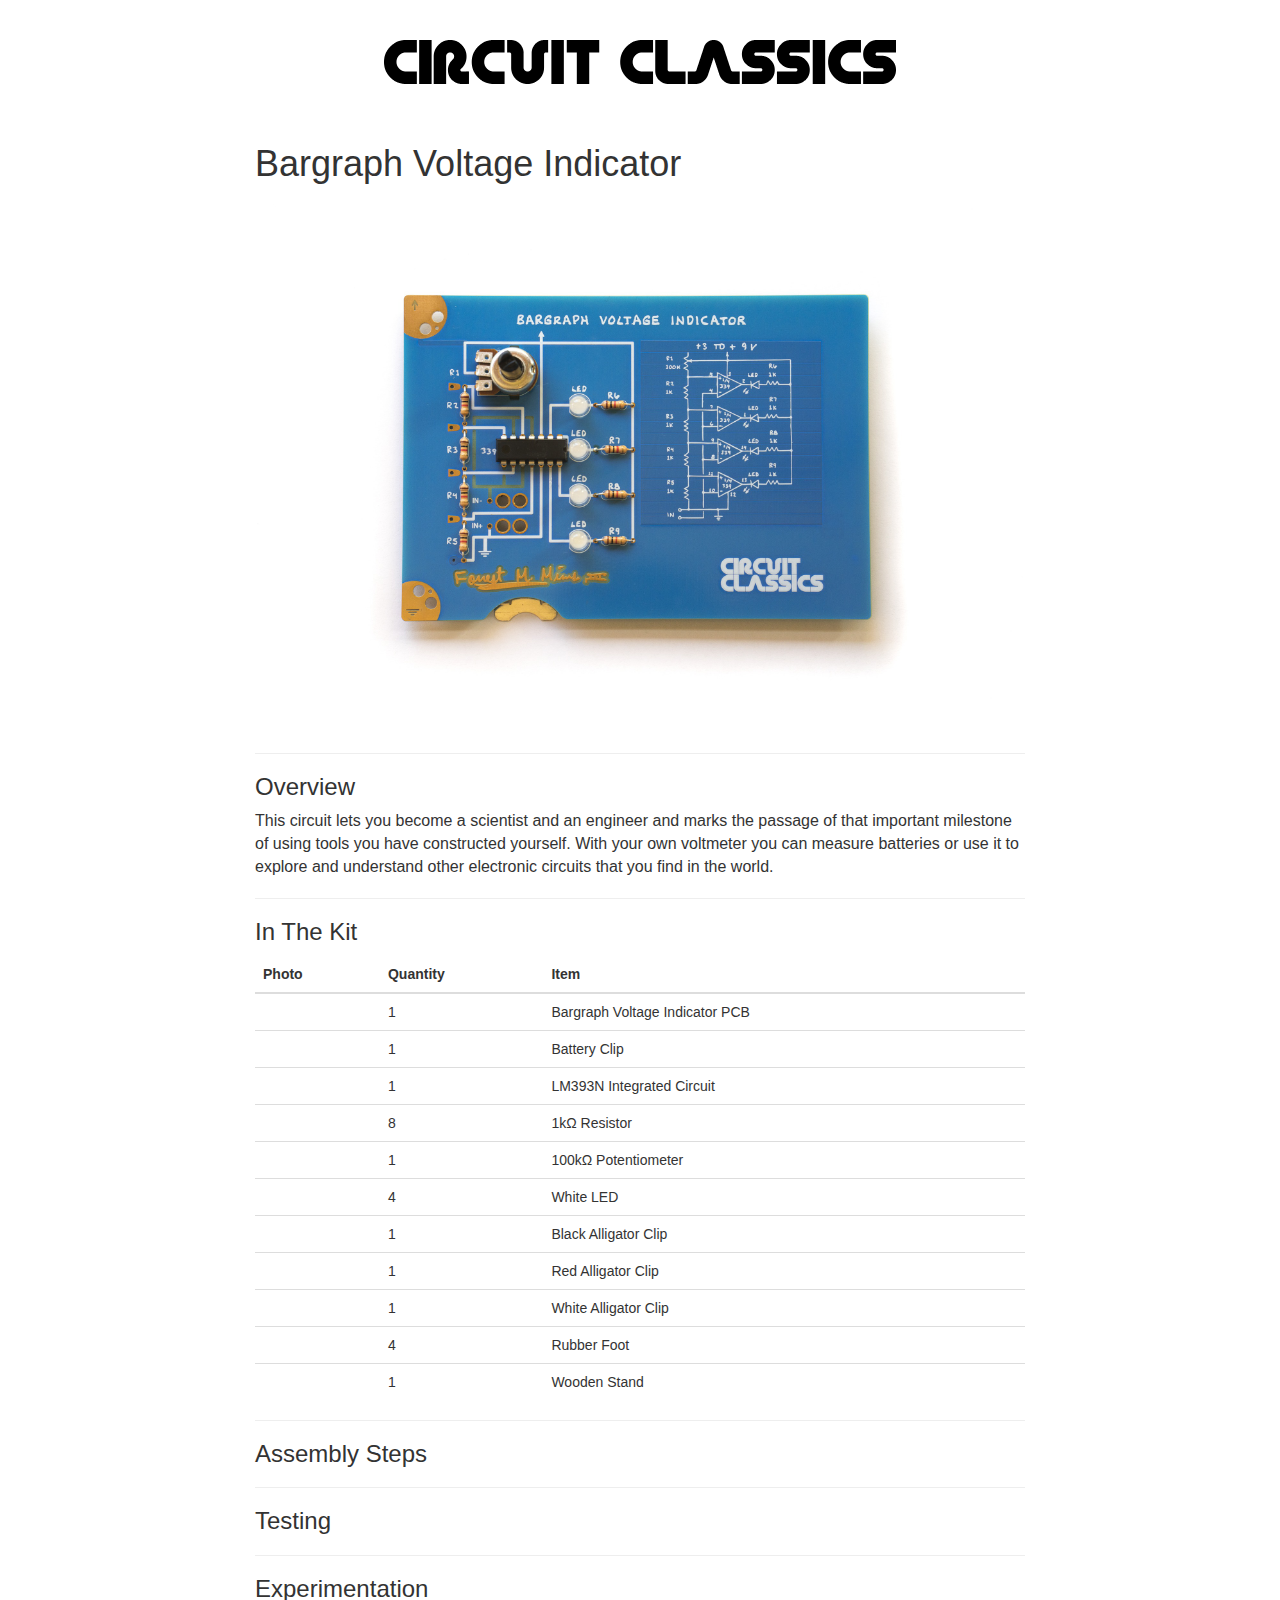
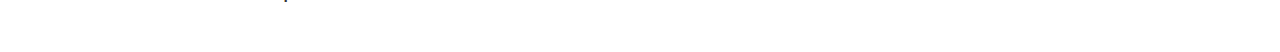
==== bargraph-voltage-indicator.html @ 9459004d "Proper photos on kit pages, add logo, add index content" ====
<!DOCTYPE html>
<html lang="en">
<head>
  <meta charset="utf-8">
  <meta http-equiv="X-UA-Compatible" content="IE=edge">
  <meta name="viewport" content="width=device-width, initial-scale=1">
  <title>Bargraph Voltage Indicator - Circuit Classics</title>
  <link rel="stylesheet" href="https://maxcdn.bootstrapcdn.com/bootstrap/3.3.7/css/bootstrap.min.css" integrity="sha384-BVYiiSIFeK1dGmJRAkycuHAHRg32OmUcww7on3RYdg4Va+PmSTsz/K68vbdEjh4u" crossorigin="anonymous">
  <link rel="stylesheet" href="static/style.css">
</head>
<body>
  <header class="header">
    <div class="container">
      <a class="logo-small" href="/">
        <img class="img-logo" src="static/circuit-classics-horizontal.svg" alt="Circuit Classics">
      </a>
    </div>
  </header>

  <section class="section-kit">
    <div class="container">
      <div class="row">
        <div class="col-md-12">
          <h1>Bargraph Voltage Indicator</h1>
          <img src="static/bargraph-voltage-indicator.jpg" alt="">

          <hr>

          <h3>Overview</h3>
          <p>This circuit lets you become a scientist and an engineer and marks the passage of that important milestone of using tools you have constructed yourself. With your own voltmeter you can measure batteries or use it to explore and understand other electronic circuits that you find in the world.</p>

          <hr>

          <h3>In The Kit</h3>
          <table summary="Kit Contents" class="table table-kit-contents">
            <thead>
              <tr>
                <th>Photo</th>
                <th>Quantity</th>
                <th>Item</th>
              </tr>
            </thead>
            <tbody>
              <tr>
                <td></td>
                <td>1</td>
                <td>Bargraph Voltage Indicator PCB</td>
              </tr>
              <tr>
                <td></td>
                <td>1</td>
                <td>Battery Clip</td>
              </tr>
              <tr>
                <td></td>
                <td>1</td>
                <td>LM393N Integrated Circuit</td>
              </tr>
              <tr>
                <td></td>
                <td>8</td>
                <td>1k&#937; Resistor</td>
              </tr>
              <tr>
                <td></td>
                <td>1</td>
                <td>100k&#937; Potentiometer</td>
              </tr>
              <tr>
                <td></td>
                <td>4</td>
                <td>White LED</td>
              </tr>
              <tr>
                <td></td>
                <td>1</td>
                <td>Black Alligator Clip</td>
              </tr>
              <tr>
                <td></td>
                <td>1</td>
                <td>Red Alligator Clip</td>
              </tr>
              <tr>
                <td></td>
                <td>1</td>
                <td>White Alligator Clip</td>
              </tr>
              <tr>
                <td></td>
                <td>4</td>
                <td>Rubber Foot</td>
              </tr>
              <tr>
                <td></td>
                <td>1</td>
                <td>Wooden Stand</td>
              </tr>
            </tbody>
          </table>

          <hr>

          <h3>Assembly Steps</h3>

          <hr>

          <h3>Testing</h3>

          <hr>

          <h3>Experimentation</h3>

        </div>
      </div>
    </div>
  </section>
</body>
</html>
---- static/style.css ----
p {
    font-size: 16px;
}

img {
    max-width: 100%;
}
section {
    margin-bottom: 40px;
}

.container {
    max-width: 800px;
}

.img-logo {
    display: block;
    margin: 40px auto;
}

.col-board-thumb {
    text-align: center;
}
.col-board-thumb img {
    display: block;
    margin: 0 auto;
}
.col-board-thumb span {
    font-size: 16px;
}

.img-bio {
    display: block;
    max-width: 400px;
    margin: 20px auto;
}

.section-home {
}
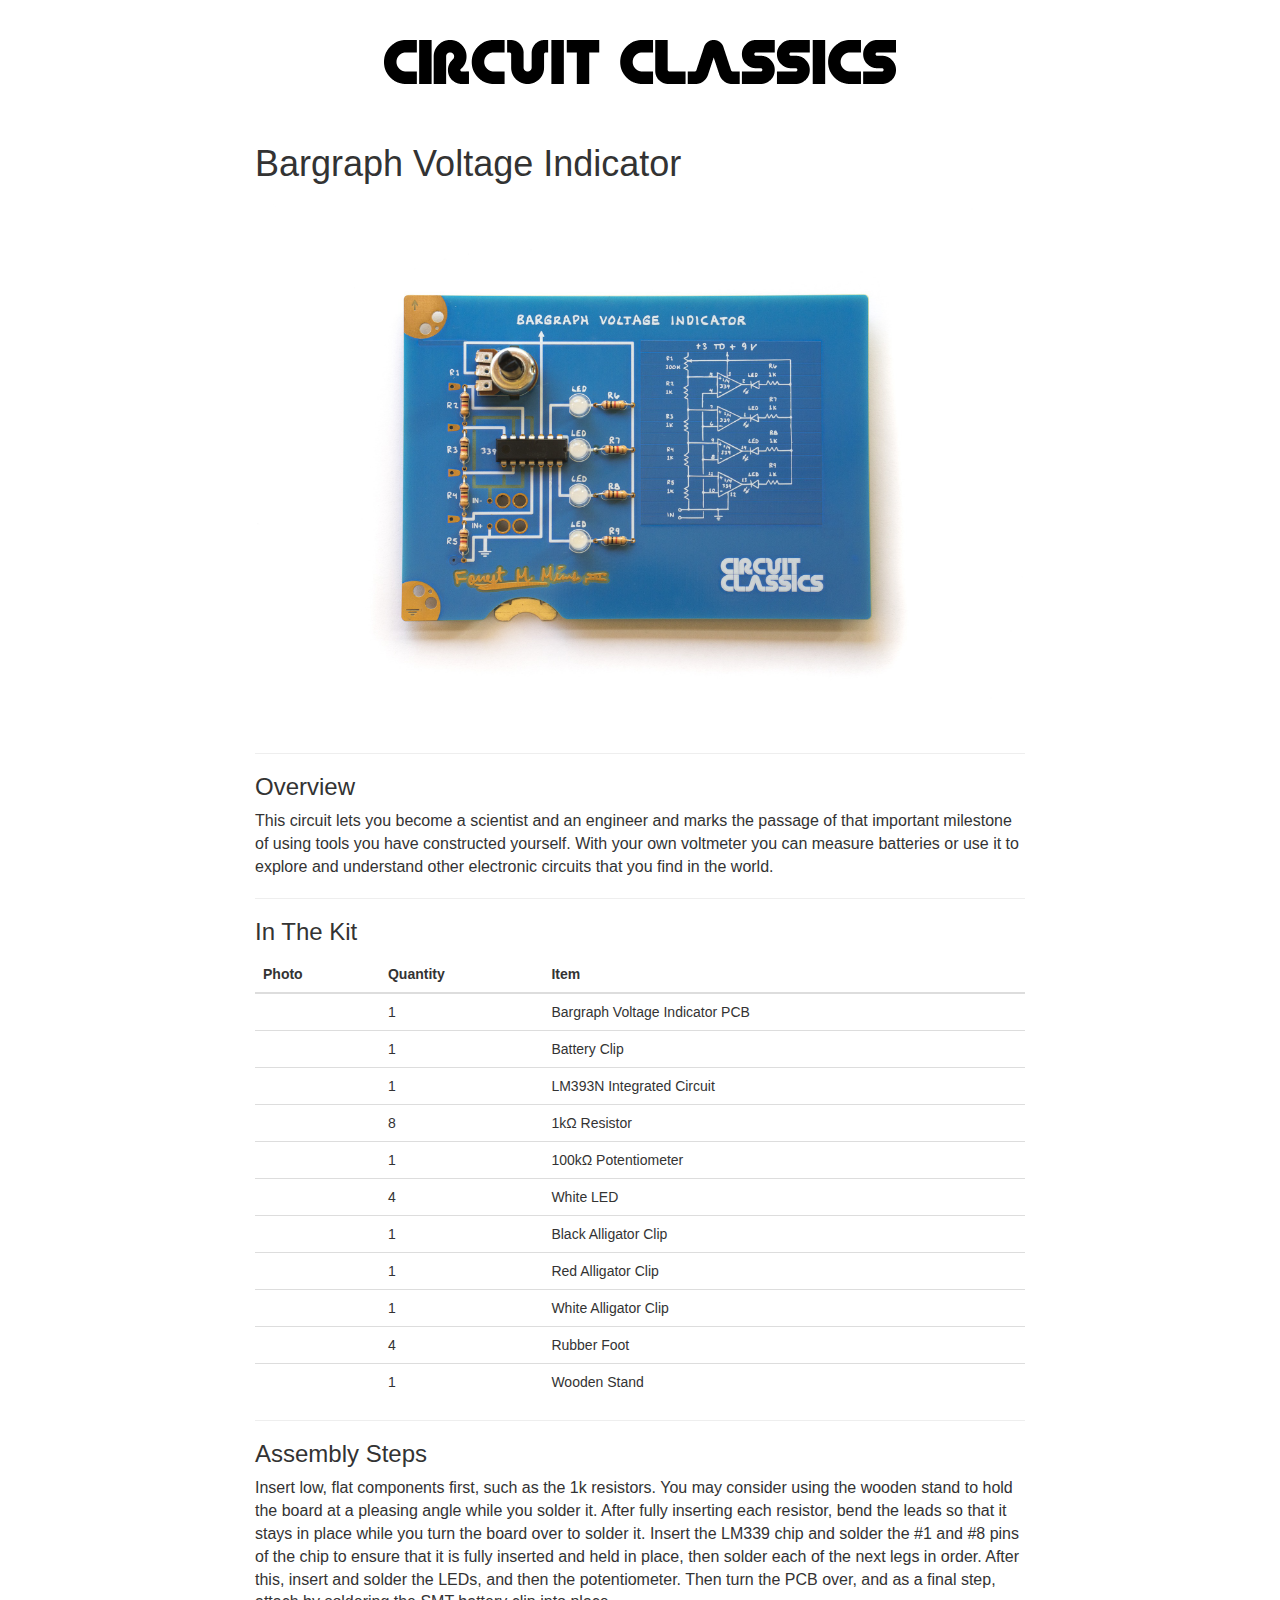
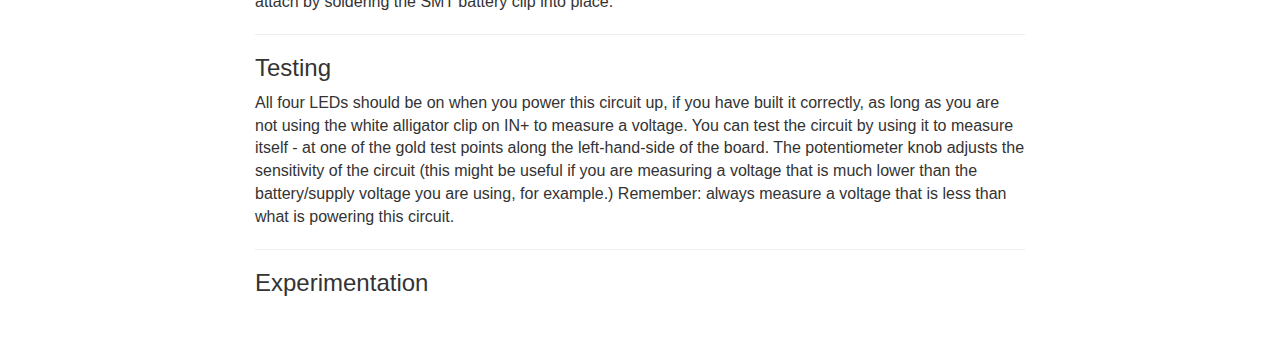
==== commit 267d4006: "added assembly and testing descriptions to each of the 3 project pages" ====
--- a/bargraph-voltage-indicator.html
+++ b/bargraph-voltage-indicator.html
@@ -103,9 +103,13 @@
 
           <h3>Assembly Steps</h3>
 
+          <p>Insert low, flat components first, such as the 1k resistors. You may consider using the wooden stand to hold the board at a pleasing angle while you solder it. After fully inserting each resistor, bend the leads so that it stays in place while you turn the board over to solder it. Insert the LM339 chip and solder the #1 and #8 pins of the chip to ensure that it is fully inserted and held in place, then solder each of the next legs in order. After this, insert and solder the LEDs, and then the potentiometer. Then turn the PCB over, and as a final step, attach by soldering the SMT battery clip into place.</p>
+
           <hr>
 
           <h3>Testing</h3>
+
+          <p>All four LEDs should be on when you power this circuit up, if you have built it correctly, as long as you are not using the white alligator clip on IN+ to measure a voltage. You can test the circuit by using it to measure itself - at one of the gold test points along the left-hand-side of the board. The potentiometer knob adjusts the sensitivity of the circuit (this might be useful if you are measuring a voltage that is much lower than the battery/supply voltage you are using, for example.) Remember: always measure a voltage that is less than what is powering this circuit.</p>
 
           <hr>
 
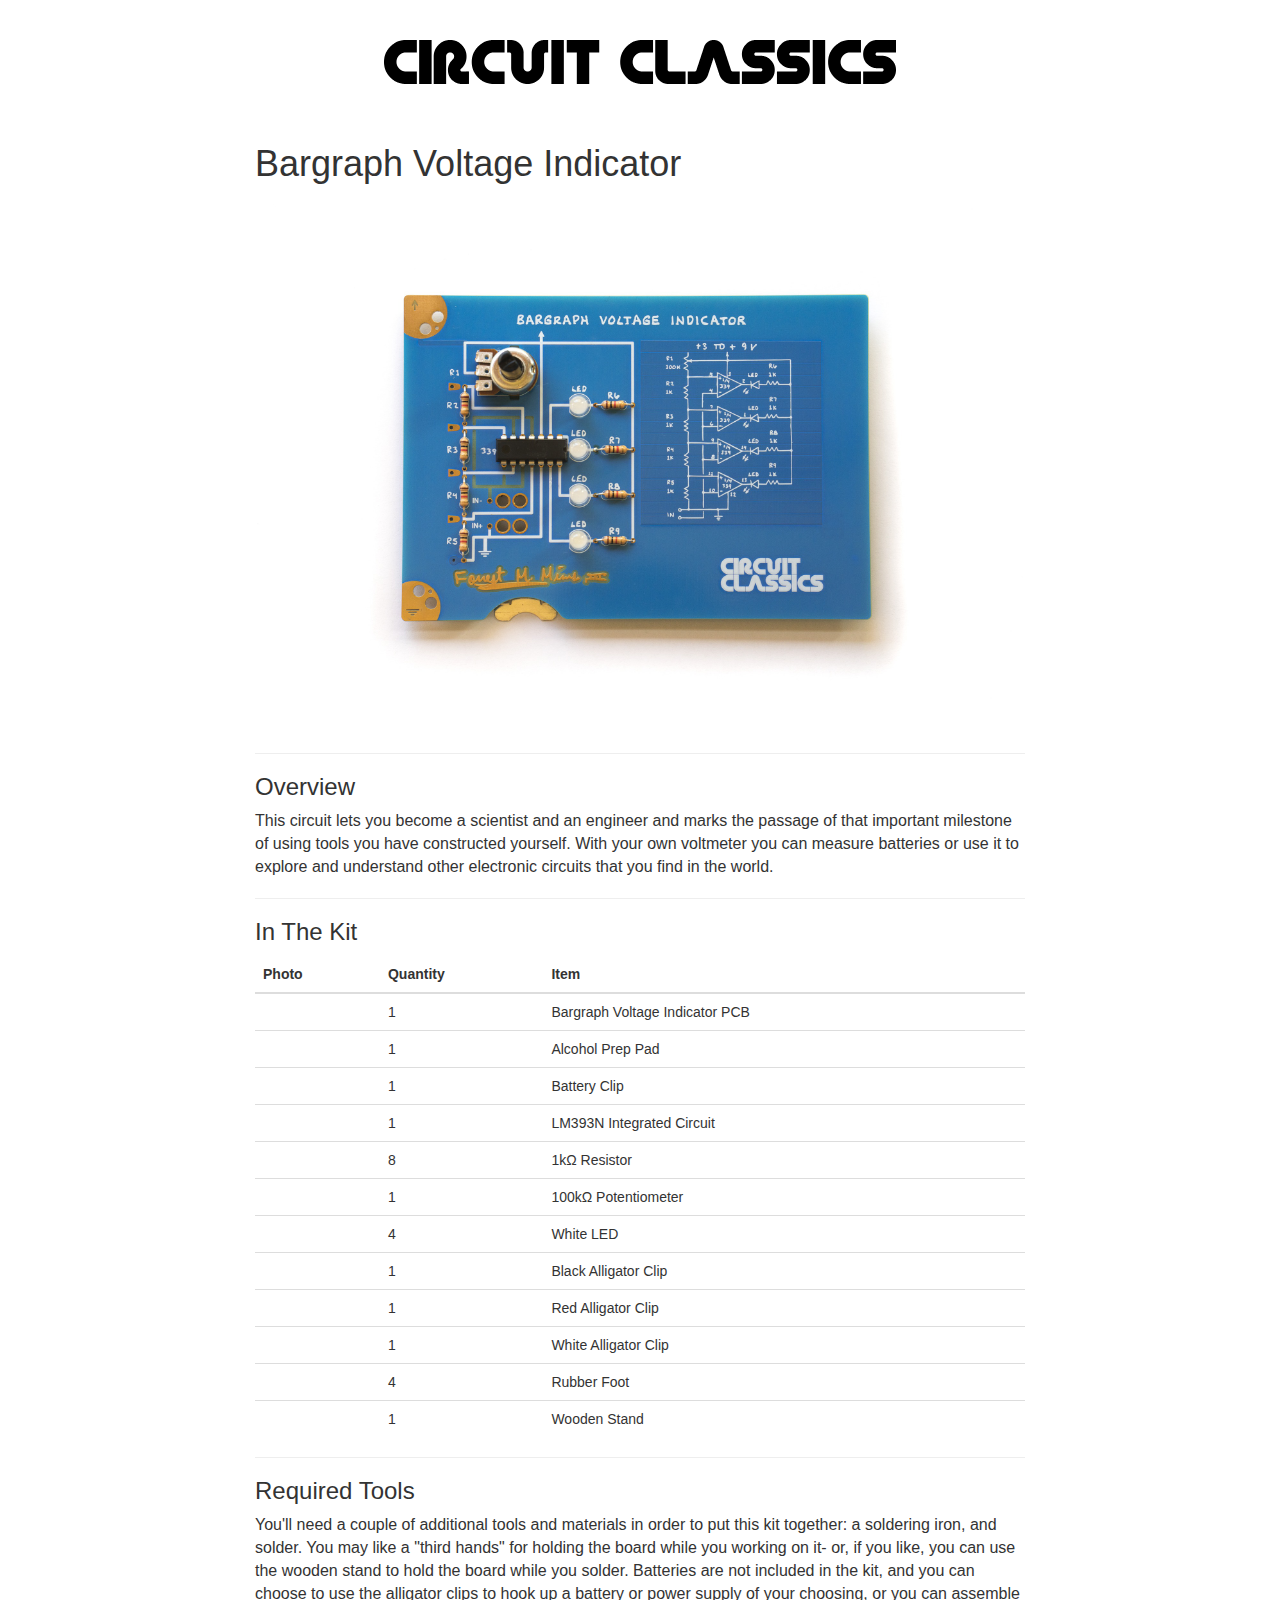
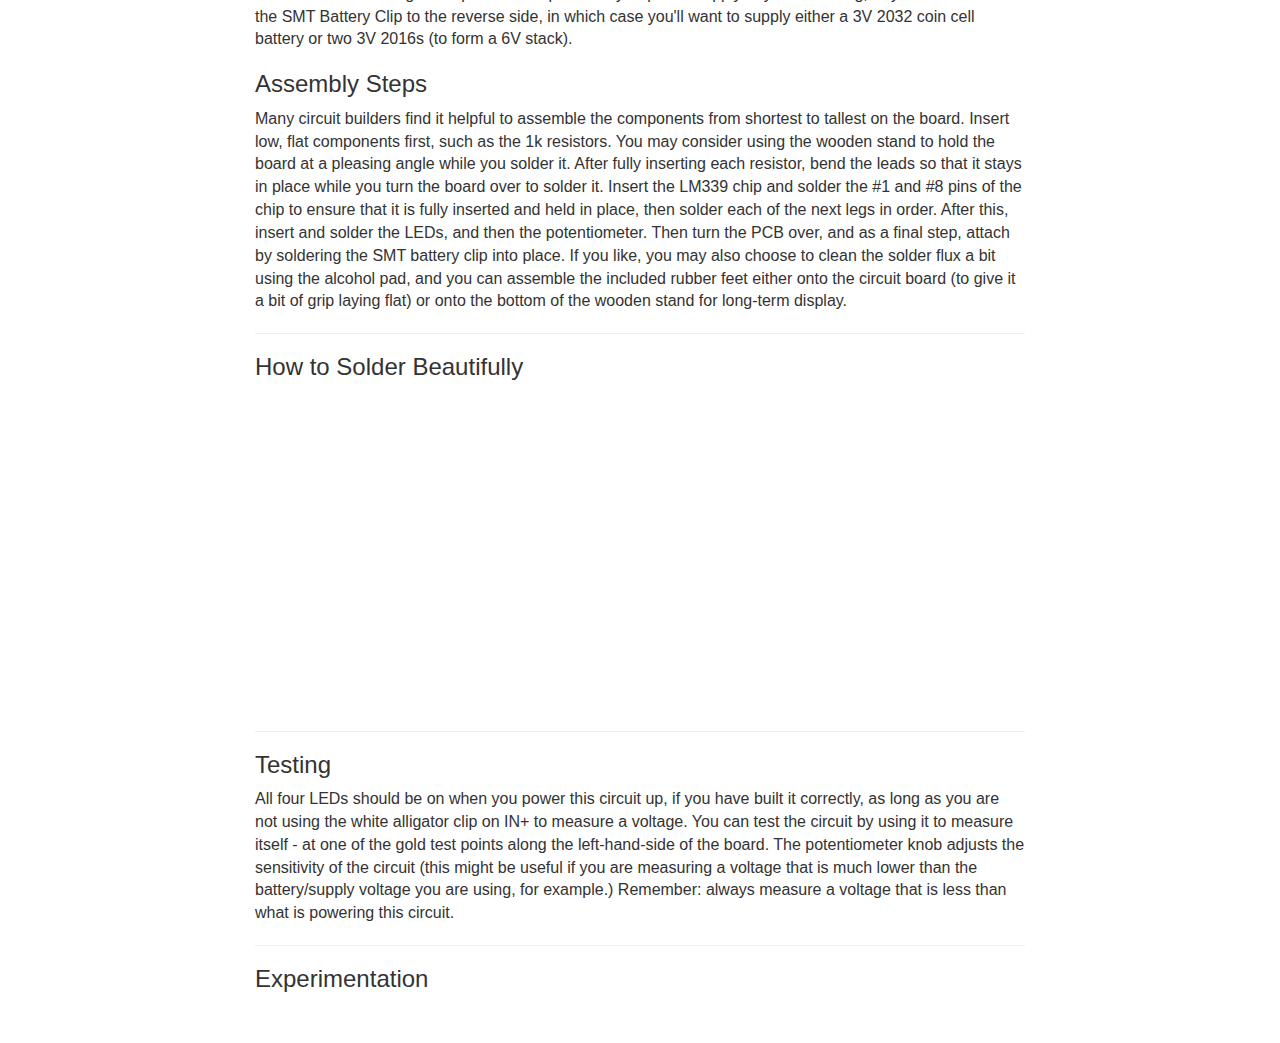
==== commit a6938424: "updating documentation with required tools and instructions about batteries and finishing steps." ====
--- a/bargraph-voltage-indicator.html
+++ b/bargraph-voltage-indicator.html
@@ -45,6 +45,11 @@
                 <td></td>
                 <td>1</td>
                 <td>Bargraph Voltage Indicator PCB</td>
+              </tr>
+              <tr>
+                <td></td>
+                <td>1</td>
+                <td>Alcohol Prep Pad</td>
               </tr>
               <tr>
                 <td></td>
@@ -100,10 +105,21 @@
           </table>
 
           <hr>
+          <h3>Required Tools</h3>
+
+          <p>You'll need a couple of additional tools and materials in order to put this kit together: a soldering iron, and solder. You may like a "third hands" for holding the board while you working on it- or, if you like, you can use the wooden stand to hold the board while you solder. Batteries are not included in the kit, and you can choose to use the alligator clips to hook up a battery or power supply of your choosing, or you can assemble the SMT Battery Clip to the reverse side, in which case you'll want to supply either a 3V 2032 coin cell battery or two 3V 2016s (to form a 6V stack).
+
+          </p>
 
           <h3>Assembly Steps</h3>
 
-          <p>Insert low, flat components first, such as the 1k resistors. You may consider using the wooden stand to hold the board at a pleasing angle while you solder it. After fully inserting each resistor, bend the leads so that it stays in place while you turn the board over to solder it. Insert the LM339 chip and solder the #1 and #8 pins of the chip to ensure that it is fully inserted and held in place, then solder each of the next legs in order. After this, insert and solder the LEDs, and then the potentiometer. Then turn the PCB over, and as a final step, attach by soldering the SMT battery clip into place.</p>
+          <p>Many circuit builders find it helpful to assemble the components from shortest to tallest on the board. Insert low, flat components first, such as the 1k resistors. You may consider using the wooden stand to hold the board at a pleasing angle while you solder it. After fully inserting each resistor, bend the leads so that it stays in place while you turn the board over to solder it. Insert the LM339 chip and solder the #1 and #8 pins of the chip to ensure that it is fully inserted and held in place, then solder each of the next legs in order. After this, insert and solder the LEDs, and then the potentiometer. Then turn the PCB over, and as a final step, attach by soldering the SMT battery clip into place. If you like, you may also choose to clean the solder flux a bit using the alcohol pad, and you can assemble the included rubber feet either onto the circuit board (to give it a bit of grip laying flat) or onto the bottom of the wooden stand for long-term display.</p>
+
+          <hr>
+
+          <h3>How to Solder Beautifully</h3>
+
+<iframe width="560" height="315" src="https://www.youtube.com/embed/KXBbiXaq1ec" frameborder="0" allowfullscreen></iframe>
 
           <hr>
 
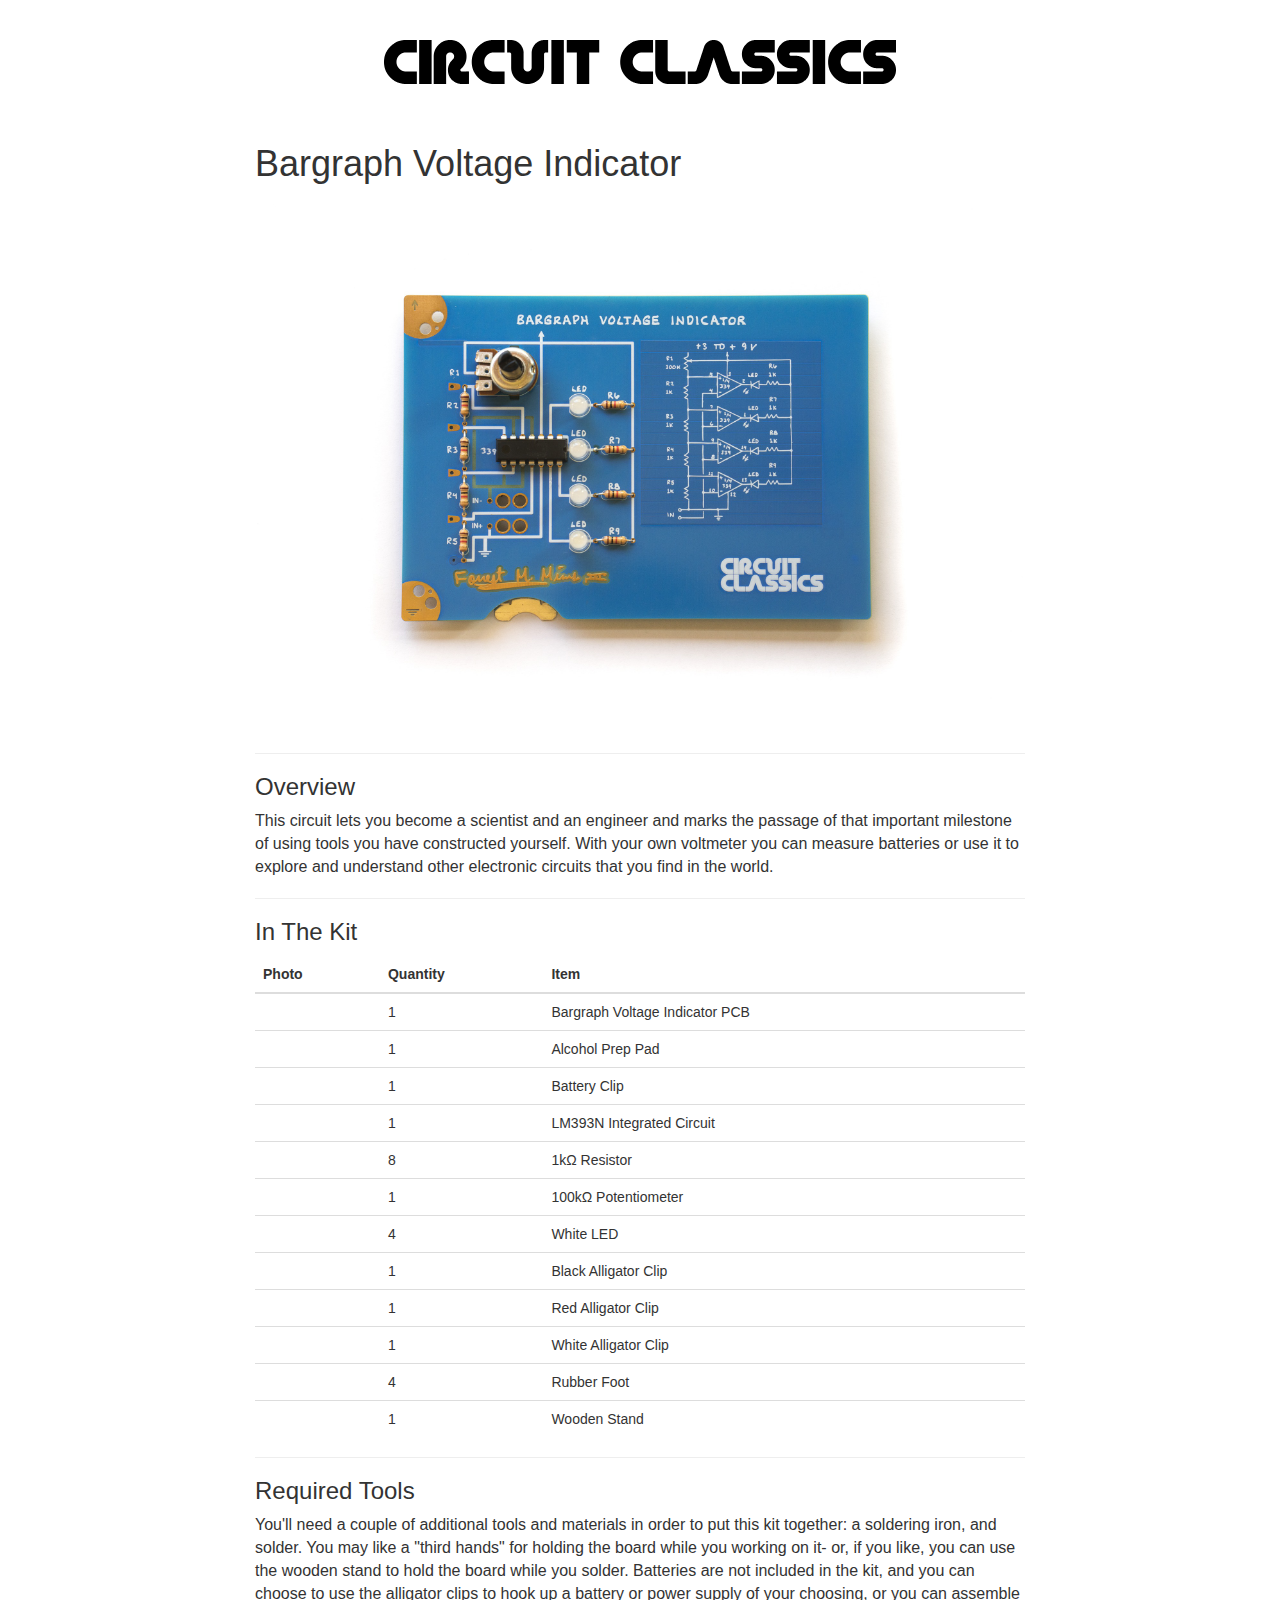
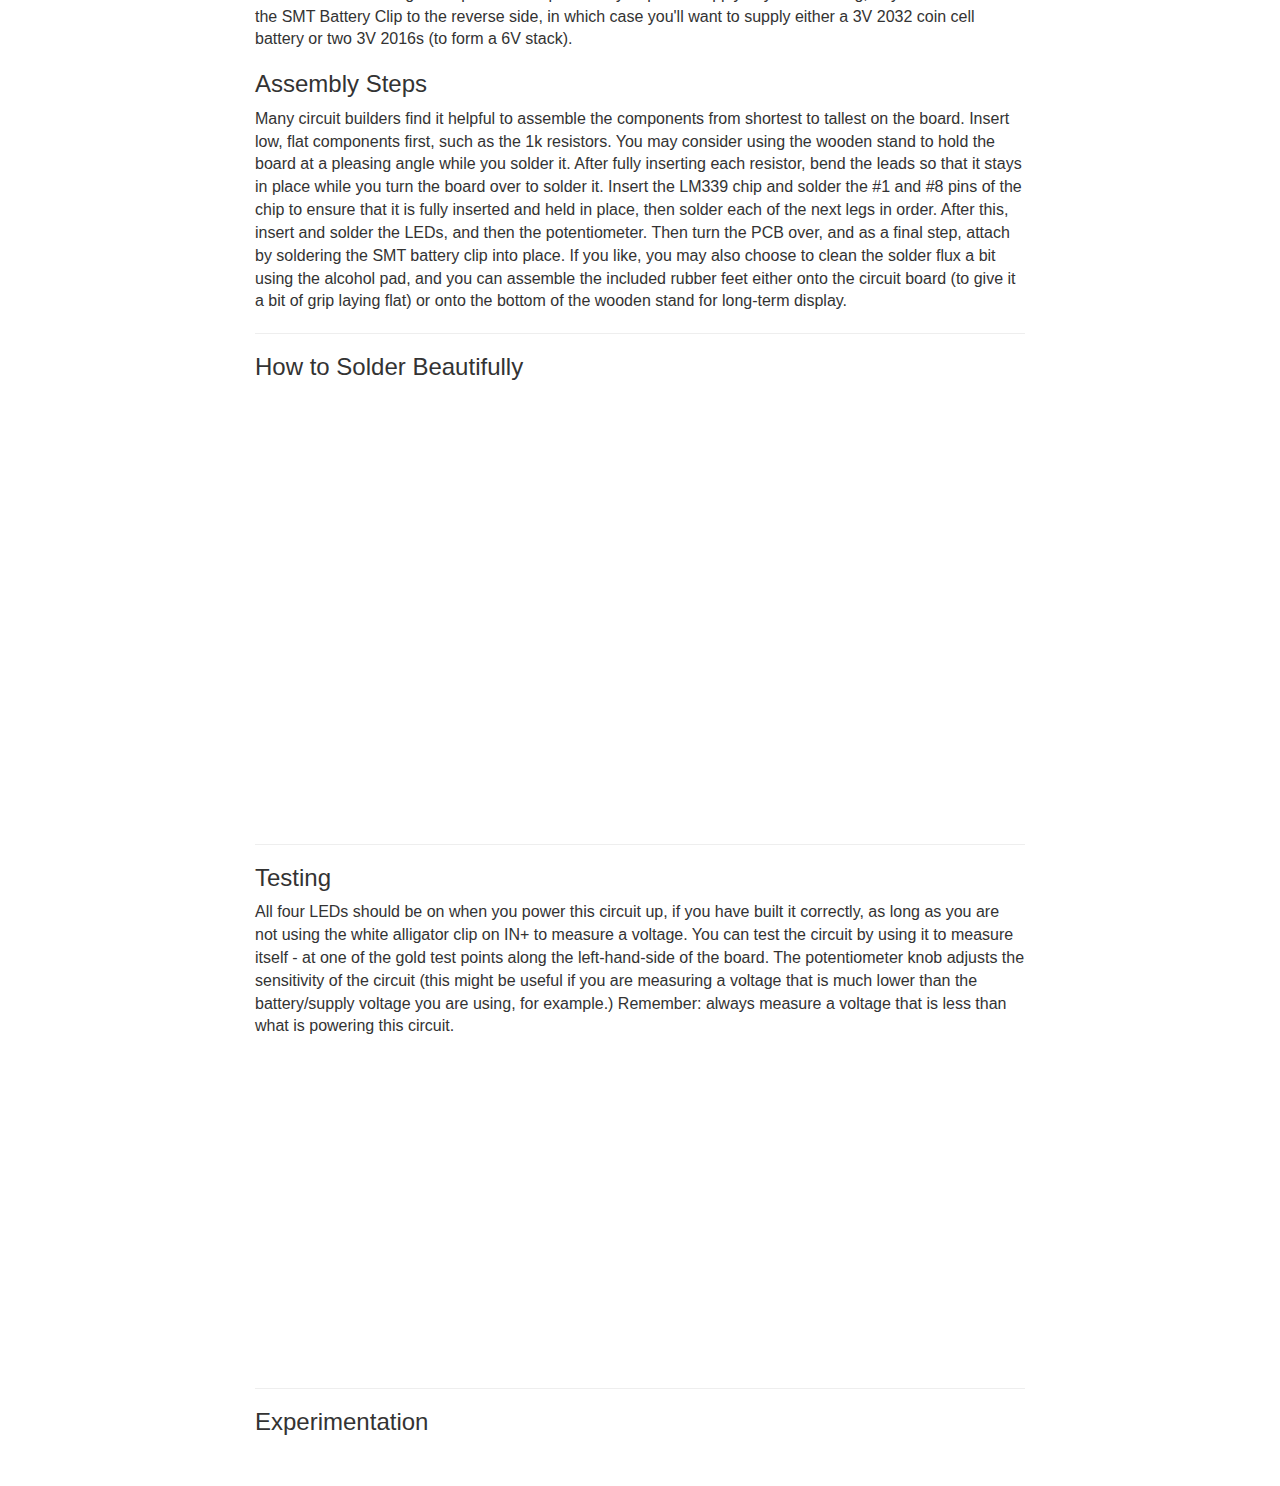
==== commit 306a48a0: "adding a video for how to test the Bargraph Voltage Indicator using a potentiometer" ====
--- a/bargraph-voltage-indicator.html
+++ b/bargraph-voltage-indicator.html
@@ -119,13 +119,15 @@
 
           <h3>How to Solder Beautifully</h3>
 
-<iframe width="560" height="315" src="https://www.youtube.com/embed/KXBbiXaq1ec" frameborder="0" allowfullscreen></iframe>
+<div class="embed-responsive embed-responsive-16by9"><iframe class="embed-responsive-item" src="https://www.youtube.com/embed/KXBbiXaq1ec" frameborder="0" allowfullscreen></iframe></div>
 
           <hr>
 
           <h3>Testing</h3>
 
           <p>All four LEDs should be on when you power this circuit up, if you have built it correctly, as long as you are not using the white alligator clip on IN+ to measure a voltage. You can test the circuit by using it to measure itself - at one of the gold test points along the left-hand-side of the board. The potentiometer knob adjusts the sensitivity of the circuit (this might be useful if you are measuring a voltage that is much lower than the battery/supply voltage you are using, for example.) Remember: always measure a voltage that is less than what is powering this circuit.</p>
+
+<iframe width="560" height="315" src="https://www.youtube.com/embed/RMC3hY5UntY" frameborder="0" allowfullscreen></iframe>
 
           <hr>
 
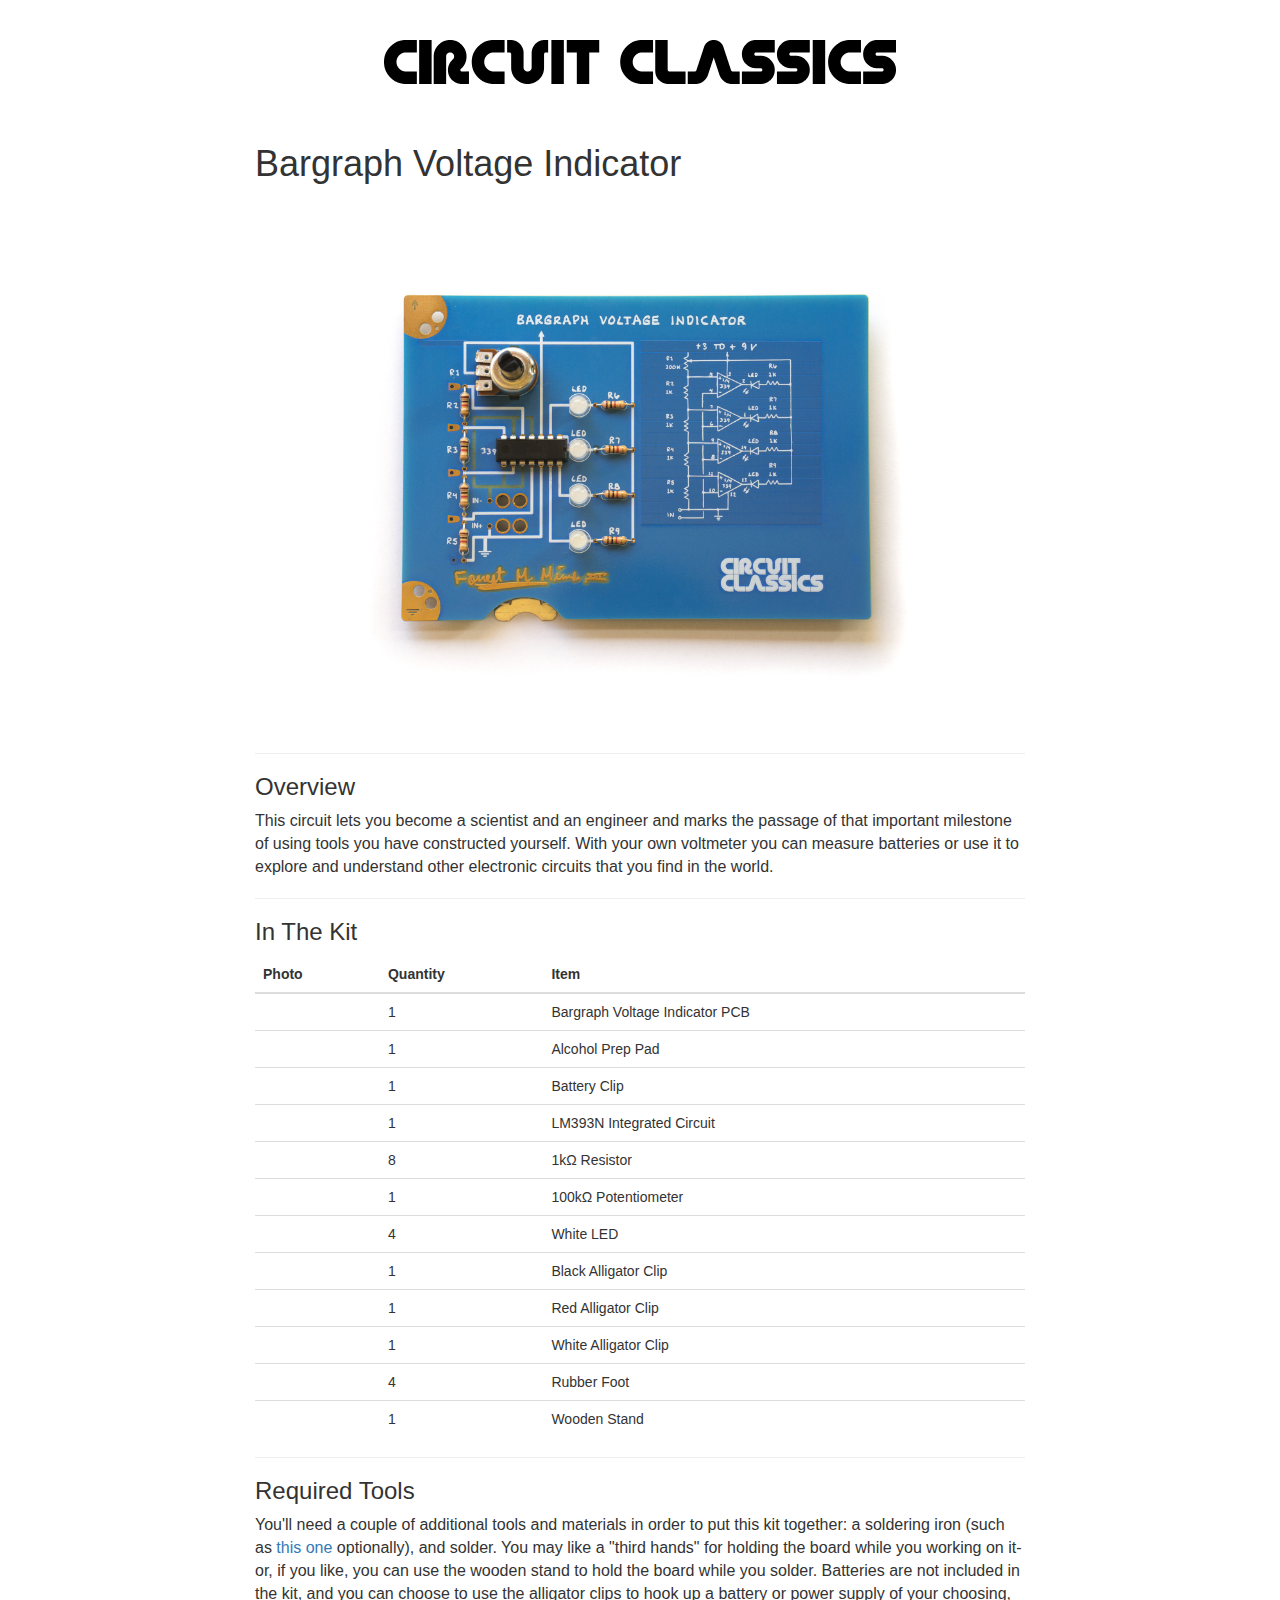
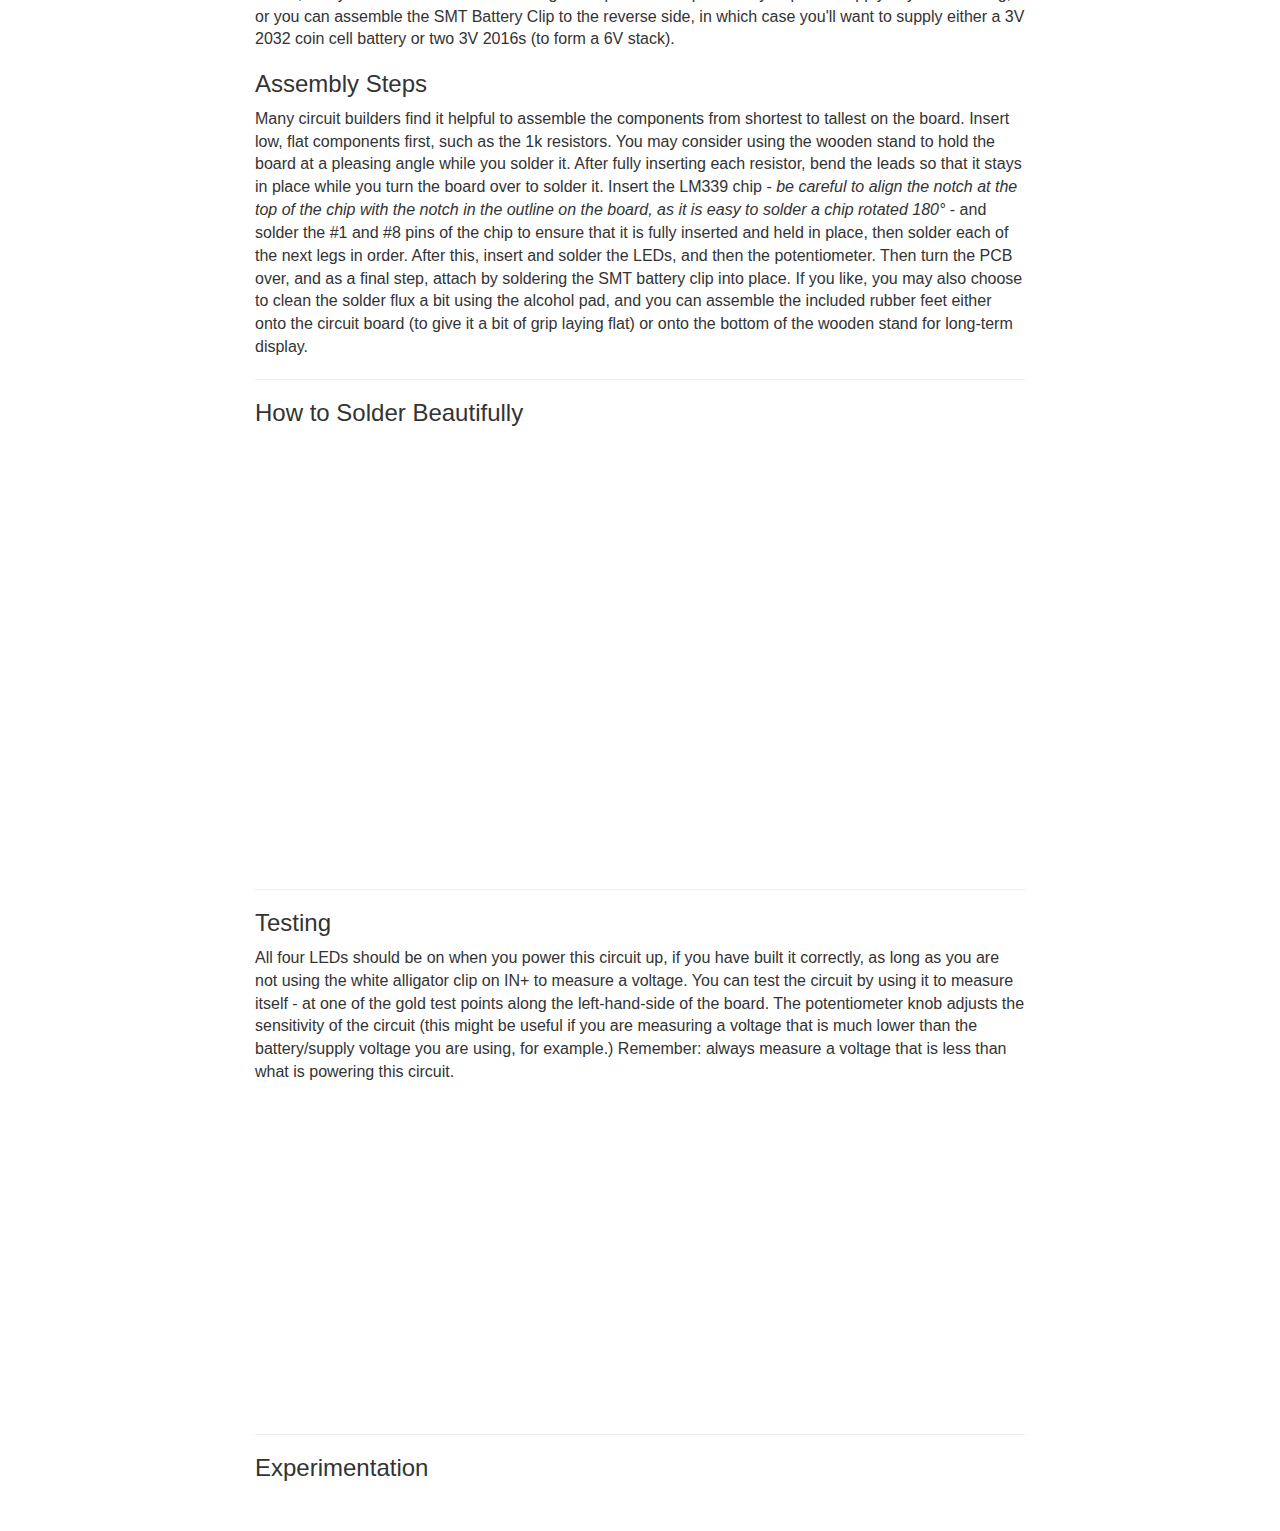
==== commit b2f83744: "adding a warning about inserting Pin 1 correctly" ====
--- a/bargraph-voltage-indicator.html
+++ b/bargraph-voltage-indicator.html
@@ -107,13 +107,13 @@
           <hr>
           <h3>Required Tools</h3>
 
-          <p>You'll need a couple of additional tools and materials in order to put this kit together: a soldering iron, and solder. You may like a "third hands" for holding the board while you working on it- or, if you like, you can use the wooden stand to hold the board while you solder. Batteries are not included in the kit, and you can choose to use the alligator clips to hook up a battery or power supply of your choosing, or you can assemble the SMT Battery Clip to the reverse side, in which case you'll want to supply either a 3V 2032 coin cell battery or two 3V 2016s (to form a 6V stack).
+          <p>You'll need a couple of additional tools and materials in order to put this kit together: a soldering iron (such as <a href="https://www.adafruit.com/products/2163">this one</a> optionally), and solder. You may like a "third hands" for holding the board while you working on it- or, if you like, you can use the wooden stand to hold the board while you solder. Batteries are not included in the kit, and you can choose to use the alligator clips to hook up a battery or power supply of your choosing, or you can assemble the SMT Battery Clip to the reverse side, in which case you'll want to supply either a 3V 2032 coin cell battery or two 3V 2016s (to form a 6V stack).
 
           </p>
 
           <h3>Assembly Steps</h3>
 
-          <p>Many circuit builders find it helpful to assemble the components from shortest to tallest on the board. Insert low, flat components first, such as the 1k resistors. You may consider using the wooden stand to hold the board at a pleasing angle while you solder it. After fully inserting each resistor, bend the leads so that it stays in place while you turn the board over to solder it. Insert the LM339 chip and solder the #1 and #8 pins of the chip to ensure that it is fully inserted and held in place, then solder each of the next legs in order. After this, insert and solder the LEDs, and then the potentiometer. Then turn the PCB over, and as a final step, attach by soldering the SMT battery clip into place. If you like, you may also choose to clean the solder flux a bit using the alcohol pad, and you can assemble the included rubber feet either onto the circuit board (to give it a bit of grip laying flat) or onto the bottom of the wooden stand for long-term display.</p>
+          <p>Many circuit builders find it helpful to assemble the components from shortest to tallest on the board. Insert low, flat components first, such as the 1k resistors. You may consider using the wooden stand to hold the board at a pleasing angle while you solder it. After fully inserting each resistor, bend the leads so that it stays in place while you turn the board over to solder it. Insert the LM339 chip - <em>be careful to align the notch at the top of the chip with the notch in the outline on the board, as it is easy to solder a chip rotated 180&deg;</em> - and solder the #1 and #8 pins of the chip to ensure that it is fully inserted and held in place, then solder each of the next legs in order. After this, insert and solder the LEDs, and then the potentiometer. Then turn the PCB over, and as a final step, attach by soldering the SMT battery clip into place. If you like, you may also choose to clean the solder flux a bit using the alcohol pad, and you can assemble the included rubber feet either onto the circuit board (to give it a bit of grip laying flat) or onto the bottom of the wooden stand for long-term display.</p>
 
           <hr>
 
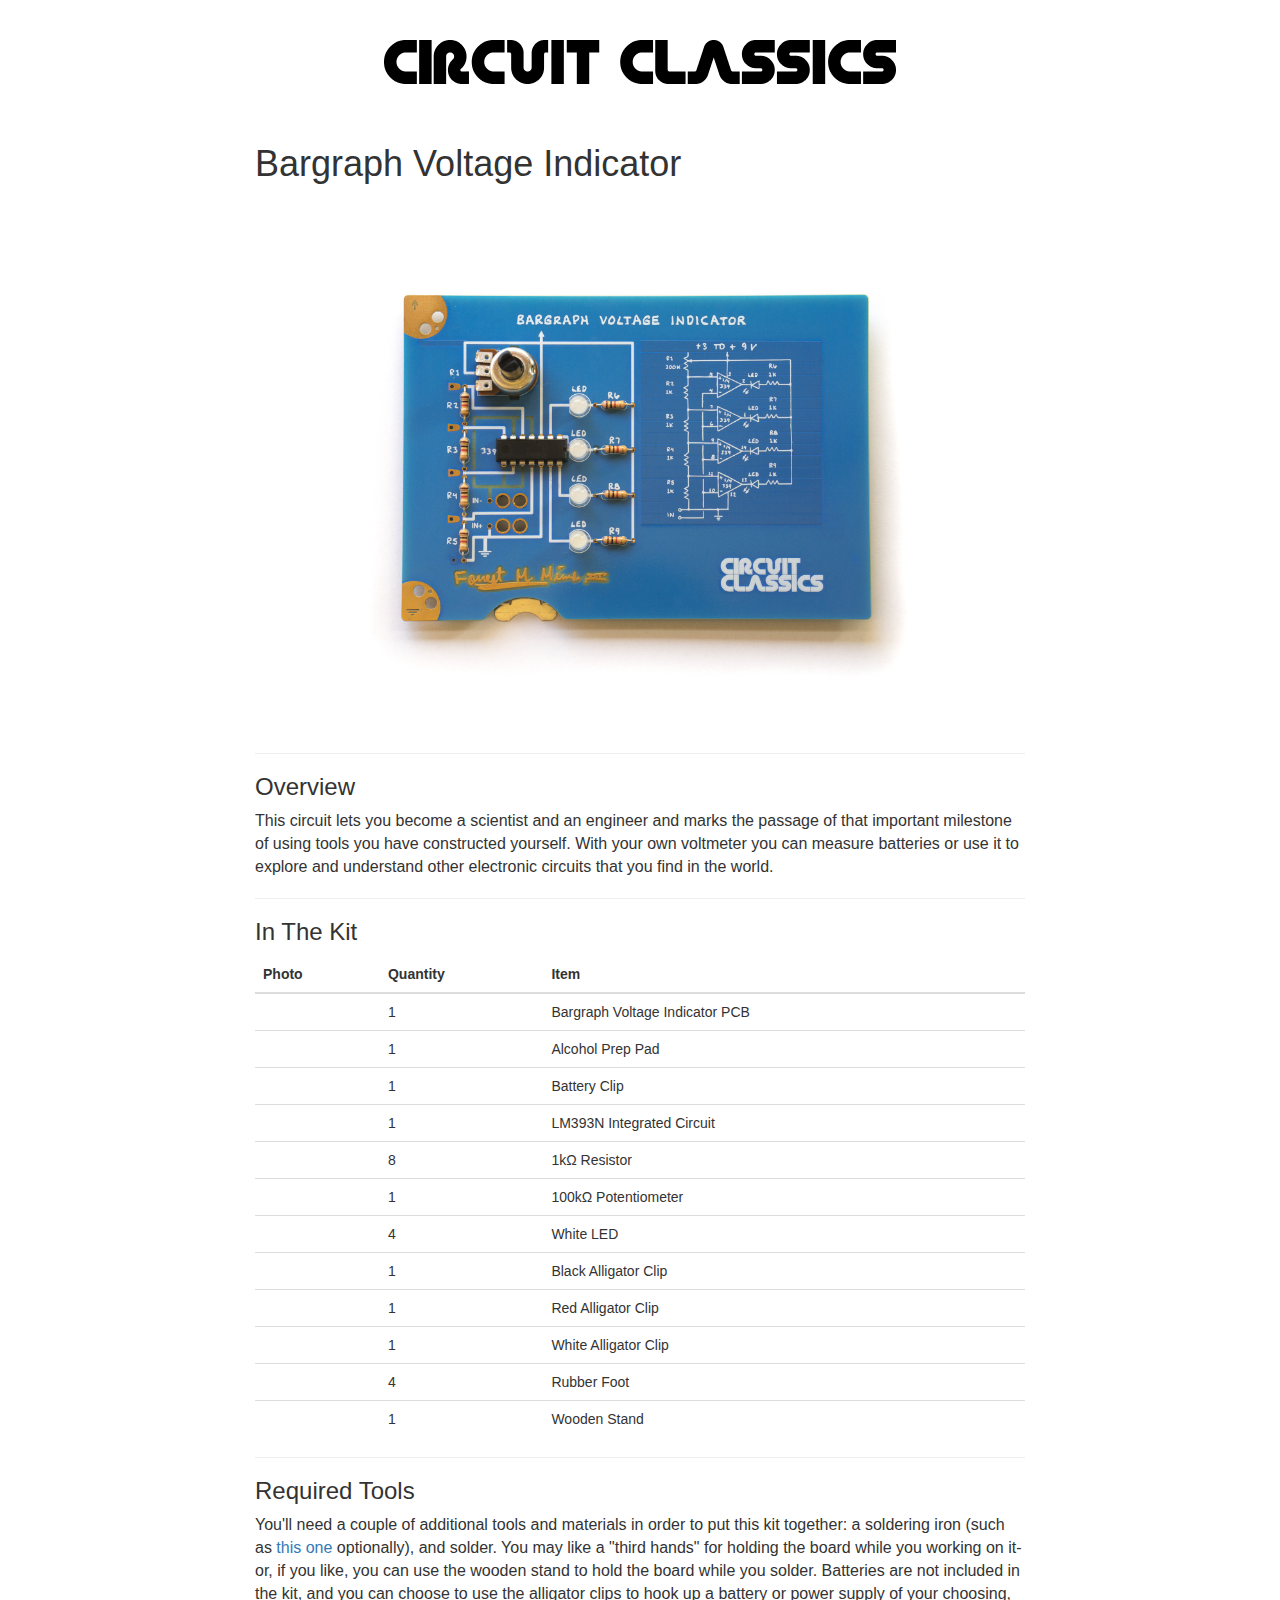
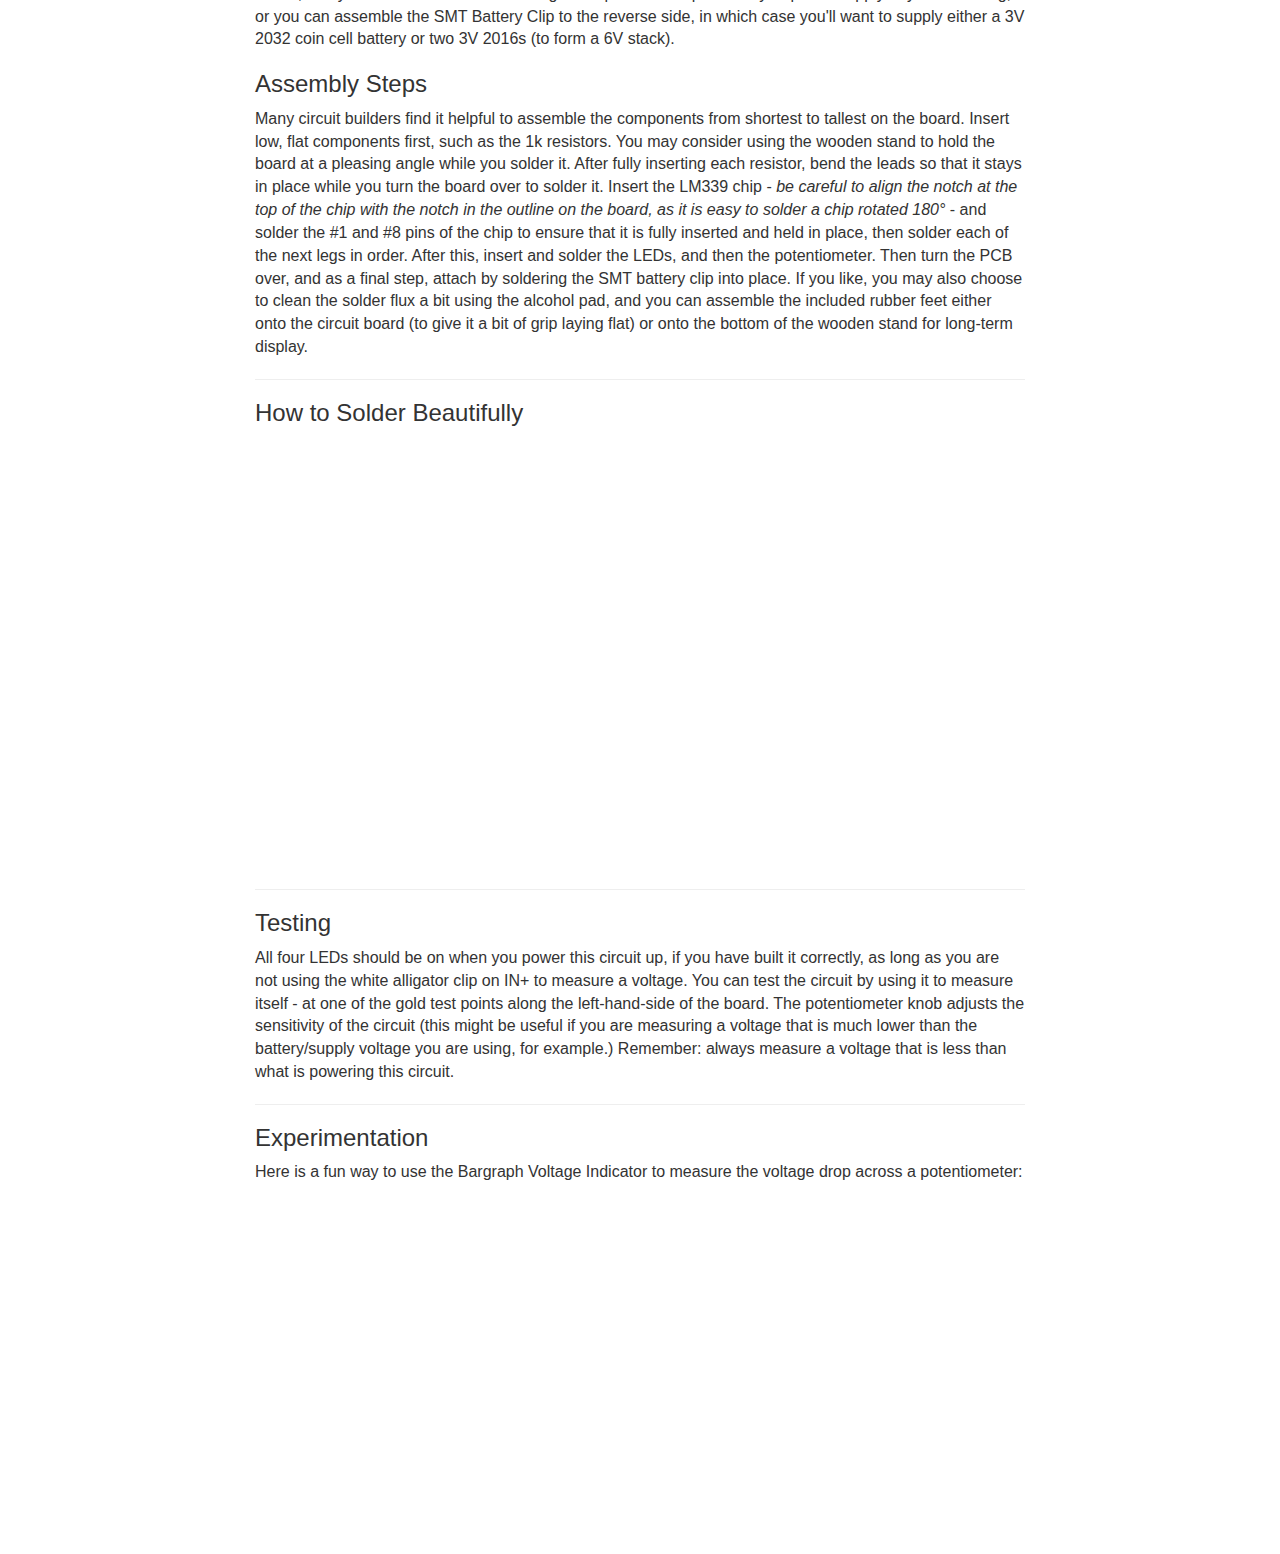
==== commit 1b0b39c7: "moving video of potentiometer test of Bargraph Voltage Indicator to Experimentation section (from Te" ====
--- a/bargraph-voltage-indicator.html
+++ b/bargraph-voltage-indicator.html
@@ -127,11 +127,13 @@
 
           <p>All four LEDs should be on when you power this circuit up, if you have built it correctly, as long as you are not using the white alligator clip on IN+ to measure a voltage. You can test the circuit by using it to measure itself - at one of the gold test points along the left-hand-side of the board. The potentiometer knob adjusts the sensitivity of the circuit (this might be useful if you are measuring a voltage that is much lower than the battery/supply voltage you are using, for example.) Remember: always measure a voltage that is less than what is powering this circuit.</p>
 
-<iframe width="560" height="315" src="https://www.youtube.com/embed/RMC3hY5UntY" frameborder="0" allowfullscreen></iframe>
-
           <hr>
 
           <h3>Experimentation</h3>
+
+          <p>Here is a fun way to use the Bargraph Voltage Indicator to measure the voltage drop across a potentiometer:</p>
+
+<iframe width="560" height="315" src="https://www.youtube.com/embed/RMC3hY5UntY" frameborder="0" allowfullscreen></iframe>
 
         </div>
       </div>
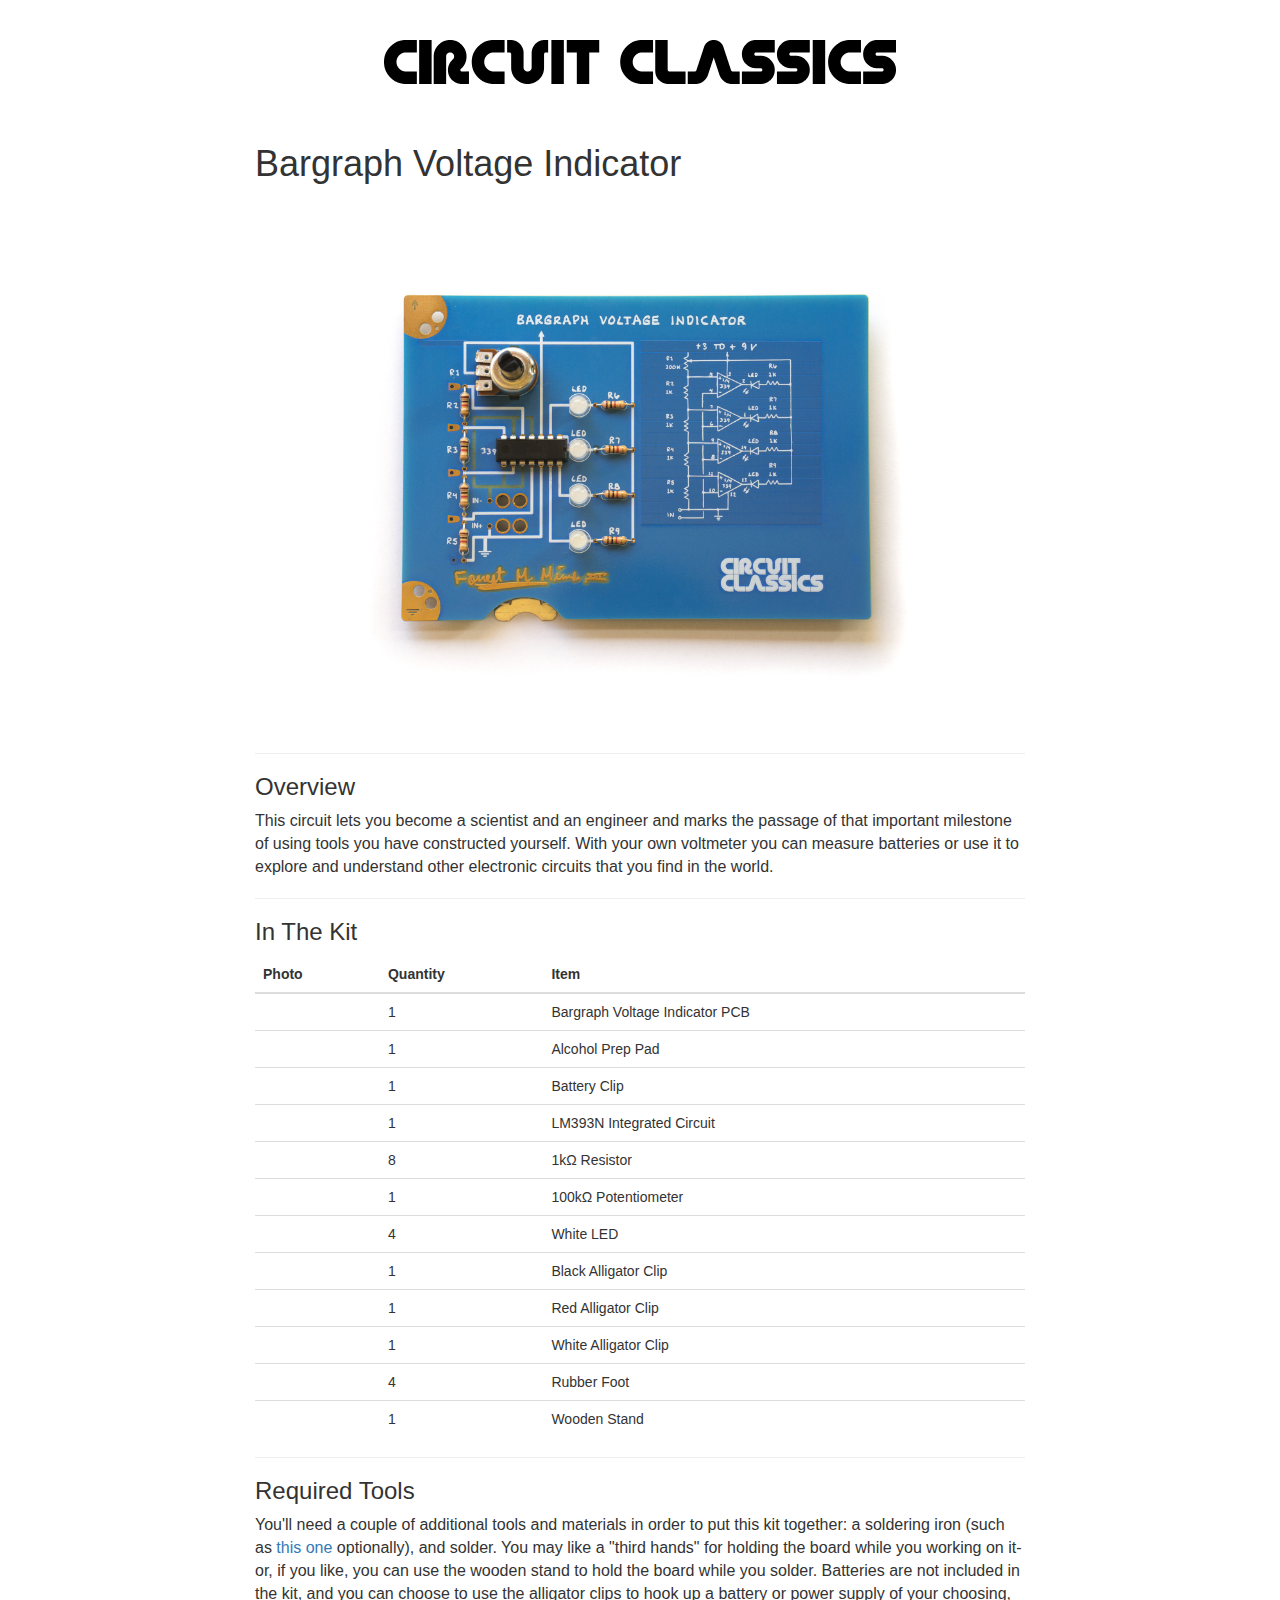
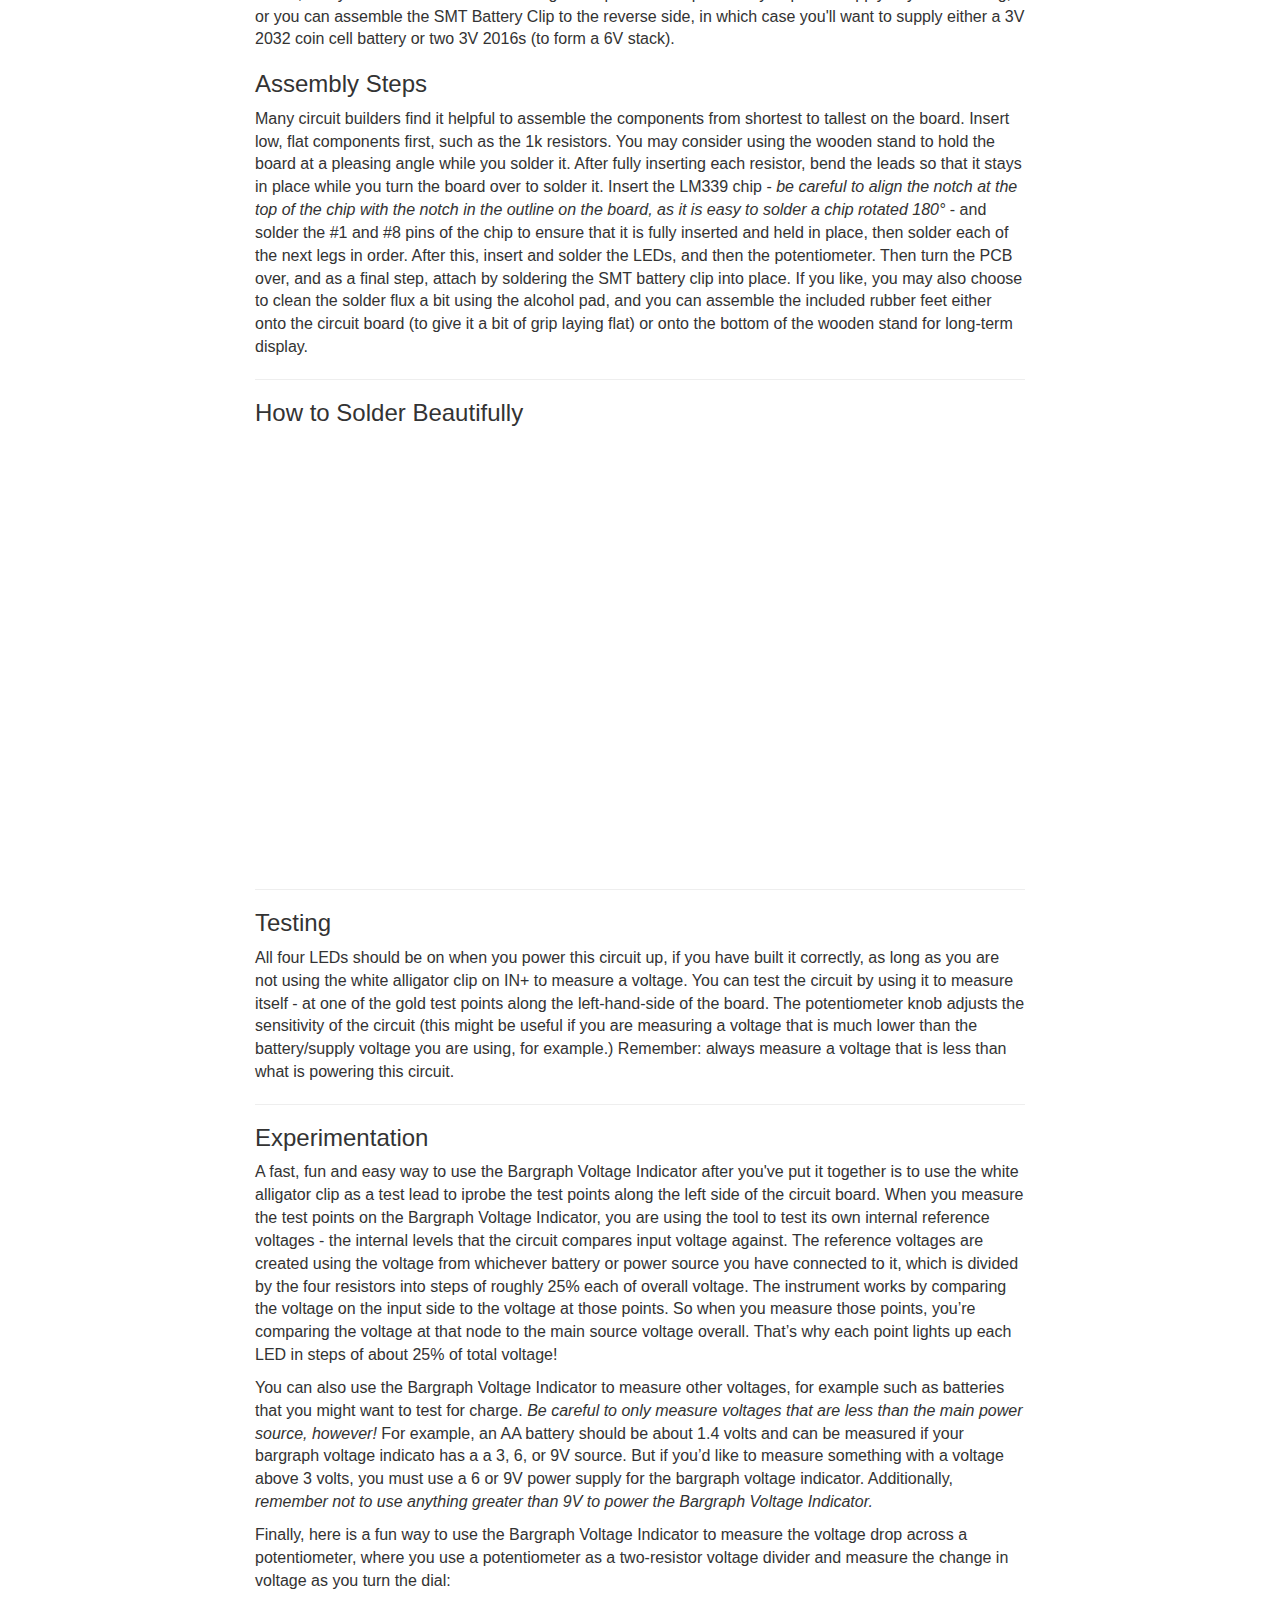
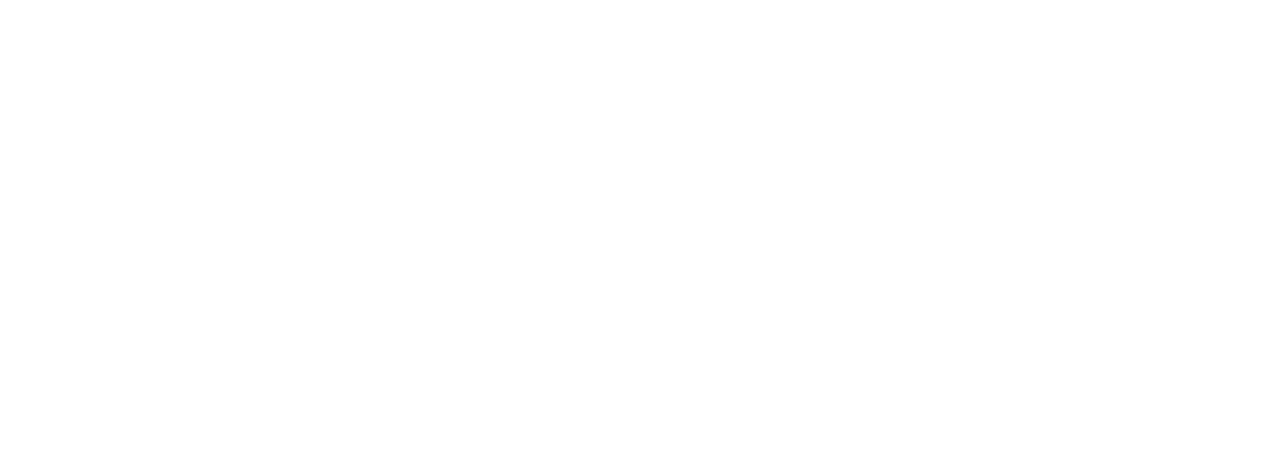
==== commit 35993b6e: "Updated some langauge and emphasis. Removed accidentally included colloquialisms pasted from email." ====
--- a/bargraph-voltage-indicator.html
+++ b/bargraph-voltage-indicator.html
@@ -131,9 +131,15 @@
 
           <h3>Experimentation</h3>
 
-          <p>Here is a fun way to use the Bargraph Voltage Indicator to measure the voltage drop across a potentiometer:</p>
+          <p>A fast, fun and easy way to use the Bargraph Voltage Indicator after you've put it together is to use the white alligator clip as a test lead to iprobe the test points along the left side of the circuit board. When you measure the test points on the Bargraph Voltage Indicator, you are using the tool to test its own internal reference voltages - the internal levels that the circuit compares input voltage against. The reference voltages are created using the voltage from whichever battery or power source you have connected to it, which is divided by the four resistors into steps of roughly 25% each of overall voltage. The instrument works by comparing the voltage on the input side to the voltage at those points. So when you measure those points, you’re comparing the voltage at that node to the main source voltage overall. That’s why each point lights up each LED in steps of about 25% of total voltage!</p>
 
-<iframe width="560" height="315" src="https://www.youtube.com/embed/RMC3hY5UntY" frameborder="0" allowfullscreen></iframe>
+          <p>You can also use the Bargraph Voltage Indicator to measure other voltages, for example such as batteries that you might want to test for charge. <em>Be careful to only measure voltages that are less than the main power source, however!</em> For example, an AA battery should be about 1.4 volts and can be measured if your bargraph voltage indicato has a a 3, 6, or 9V source. But if you’d like to measure something with a voltage above 3 volts, you must use a 6 or 9V power supply for the bargraph voltage indicator. Additionally, <em>remember not to use anything greater than 9V to power the Bargraph Voltage Indicator.</em> 
+	</p>
+
+          <p>Finally, here is a fun way to use the Bargraph Voltage Indicator to measure the voltage drop across a potentiometer, where you use a potentiometer as a two-resistor voltage divider and measure the change in voltage as you turn the dial:</p>
+
+<div class="embed-responsive embed-responsive-16by9">
+<iframe class="embed-responsive-item" src="https://www.youtube.com/embed/RMC3hY5UntY" frameborder="0" allowfullscreen></iframe>
 
         </div>
       </div>
